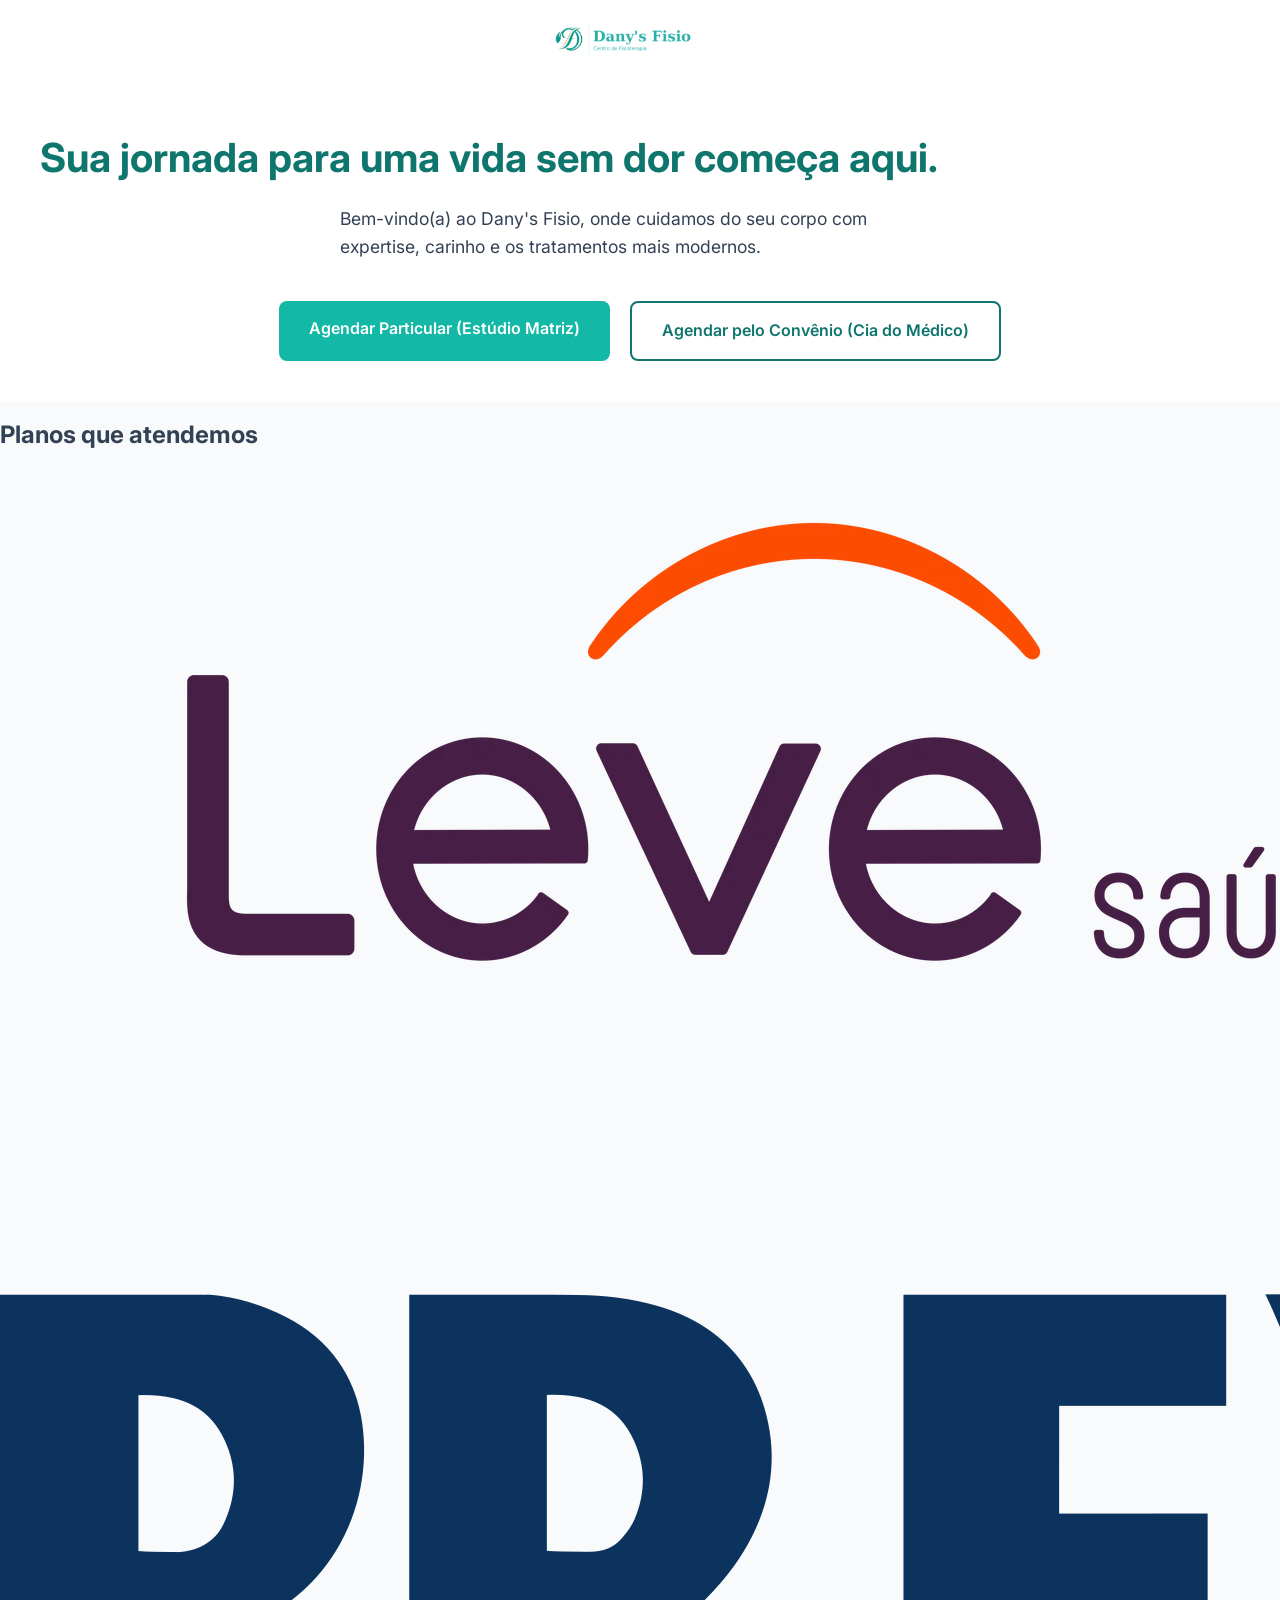
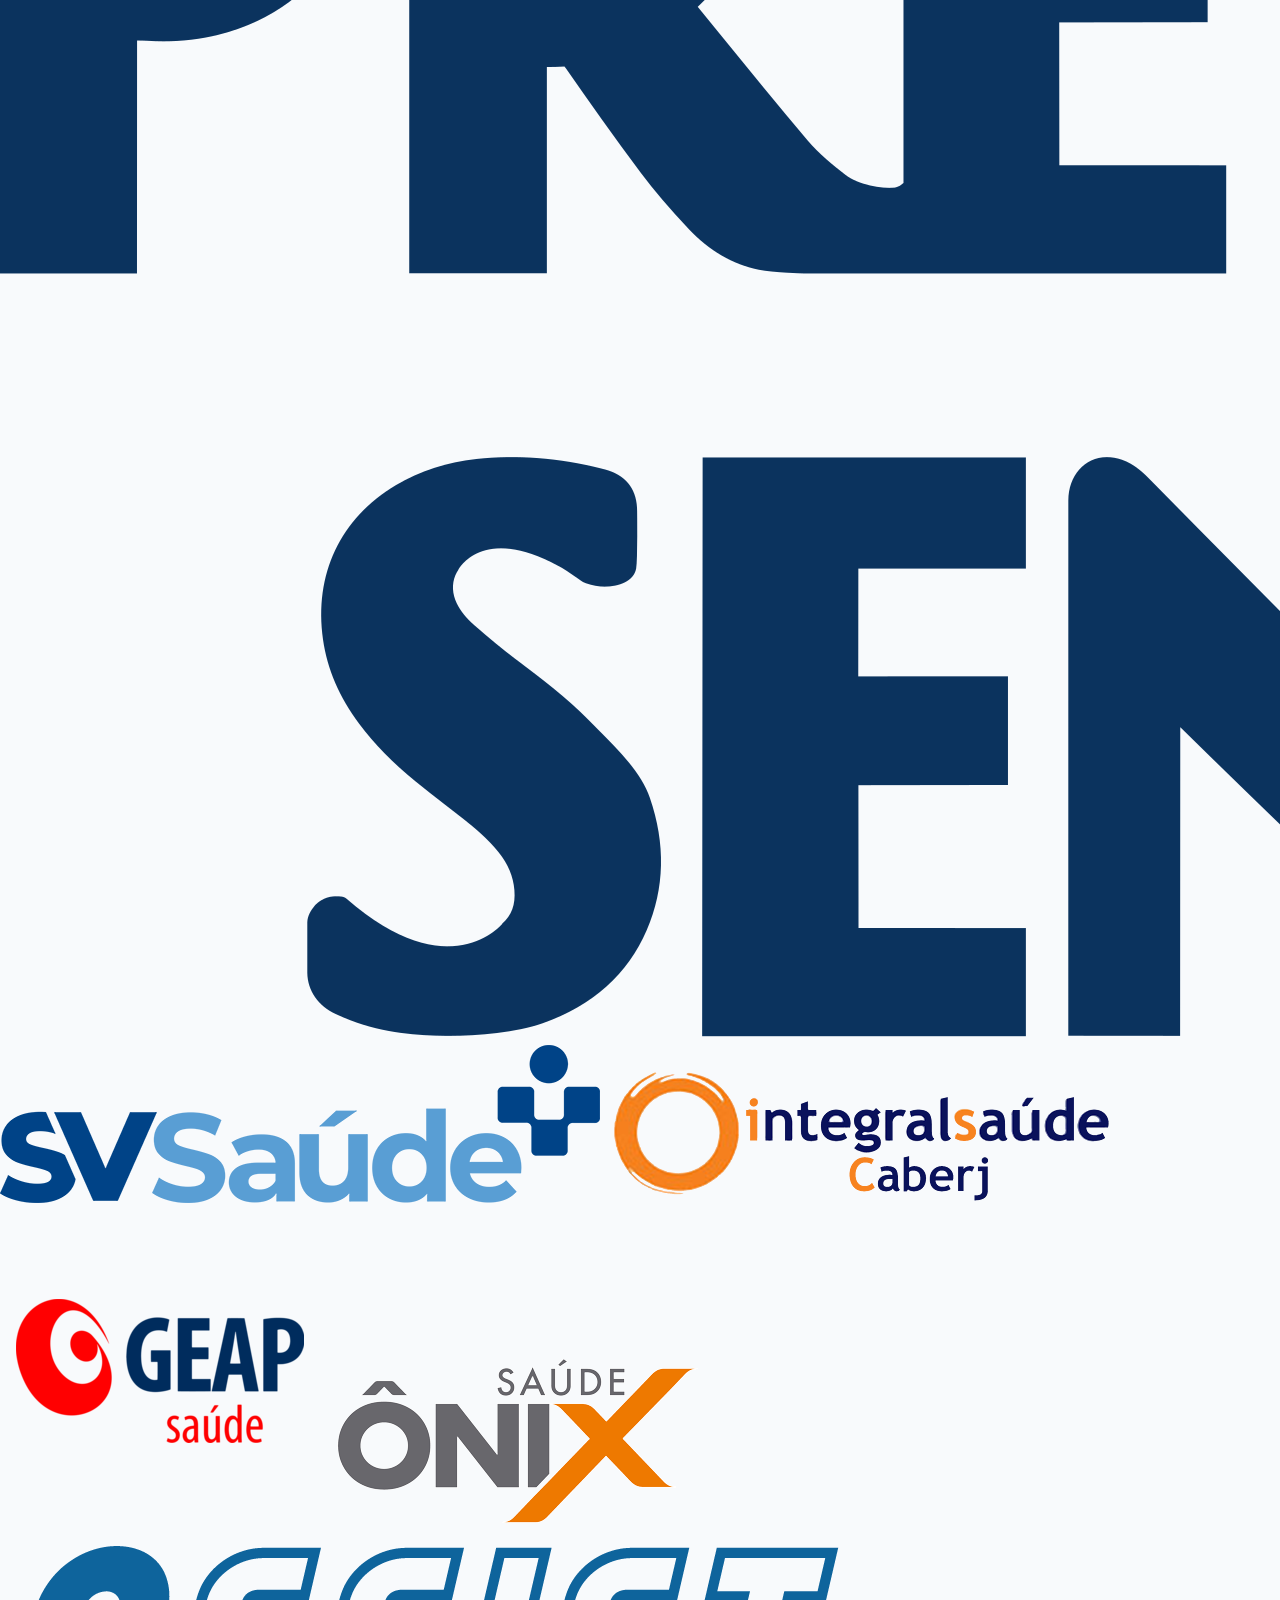
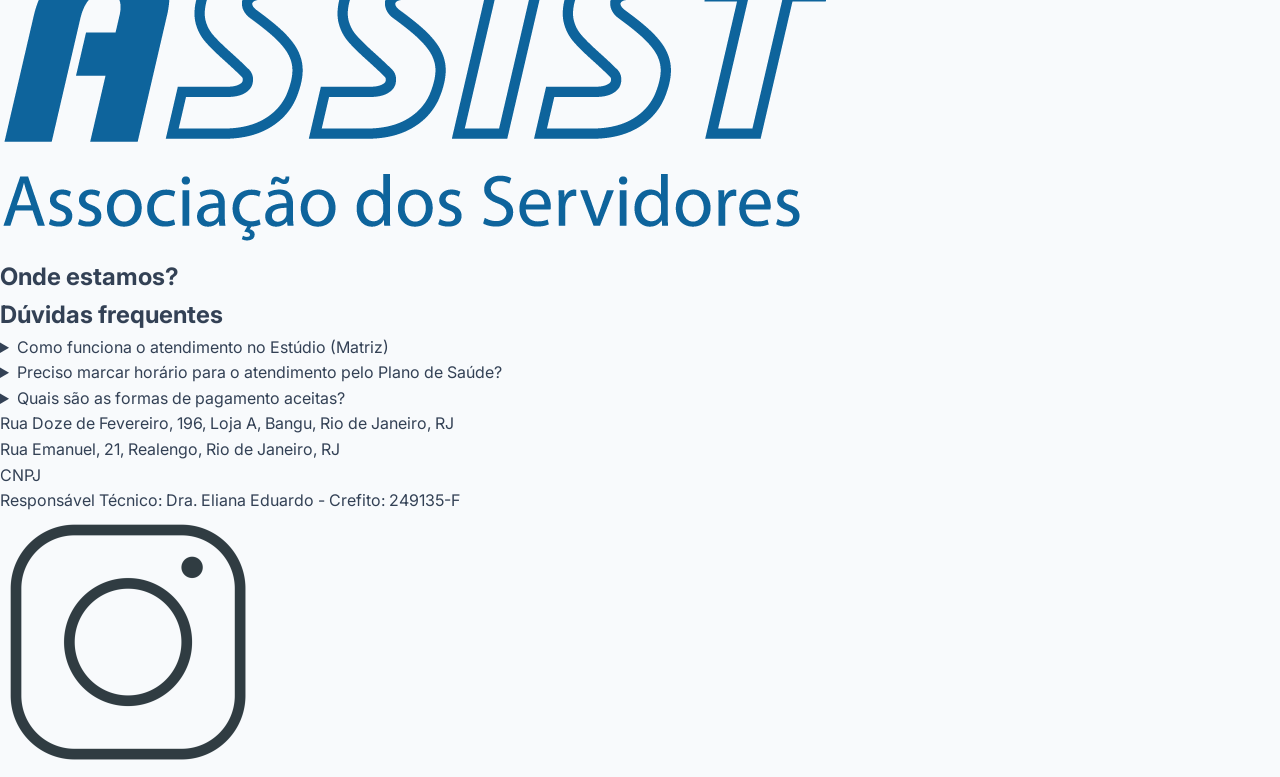
==== index.html @ 07aeb761 "Commit inicial, estrutura e estilização do header e botões" ====
<!DOCTYPE html>
<html lang="pt-br">

<head>
    <meta charset="UTF-8">
    <meta name="viewport" content="width=device-width, initial-scale=1.0">
    <title>Dany's Fisio</title>
    <link rel="stylesheet" href="style/style.css">
    <link rel="icon" type="image/svg+xml" href="img/favicon.png" />
</head>

<body>
    <header>
        <img src="./img/logo-danys.png">

    </header>
    <main>

        <section id="hero-section">
            <div class="hero-content">
                <h1>Sua jornada para uma vida sem dor começa aqui.</h1>
                <p>Bem-vindo(a) ao Dany's Fisio, onde cuidamos do seu corpo com expertise, carinho e os tratamentos mais modernos.</p>
            </div>

            <div class="btns-container">
                <a href="#" class="btn-particular">Agendar Particular (Estúdio Matriz)</a>
                <a href="#" class="btn-convenio">Agendar pelo Convênio (Cia do Médico)</a>

            </div>

        </section>

        <section id="convenios">
            <h2>Planos que atendemos</h2>

            <div class="convenios-container">
                <img src="./img/convenios/leve-saude.webp" alt="logo leve saude">
                <img src="./img/convenios/prevent-senior.png" alt="logo prevent">
                <img src="./img/convenios/sv-saude.png" alt="logo sv saúde">
                <img src="./img/convenios/integral.png" alt="logo integral">
                <img src="./img/convenios/geap-saude.png" alt="logo geap saude">
                <img src="./img/convenios/logo-onix.webp" alt="logo onix">
                <img src="./img/convenios/assist.png" alt="logo assist">
            </div>
        </section>

        <section id="onde-estamos">
            <h2>Onde estamos?</h2>

        </section>

        <section id="duvidas">
            <h2>Dúvidas frequentes</h2>
            <details>
                <summary>Como funciona o atendimento no Estúdio (Matriz)</summary>
                <p>No nosso estúdio matriz, o atendimento é 100% individualizado, com horário marcado, garantindo privacidade e foco total na sua reabilitação.</p>
            </details>

            <details>
                <summary>Preciso marcar horário para o atendimento pelo Plano de Saúde?</summary>
                <p>Na nossa unidade clínica, o atendimento pelo plano de saúde ocorre com sua avaliação feita por hora marcada e os retornos por ordem de chegada, permitindo maior flexibilidade para o seu dia a dia.</p>
            </details>

            <details>
                <summary>Quais são as formas de pagamento aceitas?</summary>
                <p>Para pagamentos particulares, aceitamos dinheiro, PIX, cartão de débito e crédito, nas duas unidades de atendimento.</p>
            </details>


        </section>
    </main>

    <footer>
        <p>Rua Doze de Fevereiro, 196, Loja A, Bangu, Rio de Janeiro, RJ</p>
        <p>Rua Emanuel, 21, Realengo, Rio de Janeiro, RJ</p>
        <p>CNPJ</p>
        <p>Responsável Técnico: Dra. Eliana Eduardo - Crefito: 249135-F</p>
        <a href="https://www.instagram.com/danys_fisio"><img src="./img/instagram.webp"></a>

    </footer>


</body>

</html>
---- style/style.css ----
/* 1. IMPORTANDO UMA FONTE MODERNA DO GOOGLE FONTS */
@import url('https://fonts.googleapis.com/css2?family=Inter:wght@400;600;700&display=swap');

/*variavies */
:root {
    --cor-primaria: #0F766E;
    --cor-destaque: #14B8A6;
    --cor-fundo: #F8FAFC;
    --cor-texto: #334155;
    --cor-branca: #FFFFFF;
}

/* RESET */

* {
    margin: 0;
    padding: 0;
    box-sizing: border-box;
    /* Impede que o layout quebre ao adicionar bordas */
}

/* INICIO */

body {
    font-family: 'Inter', sans-serif;
    background-color: var(--cor-fundo);
    color: var(--cor-texto);
    line-height: 1.6;
}

header {
    background-color: var(--cor-branca);
    padding: 20px;
    text-align: center;
    box-shadow: 0 4px 6px -1px rgba(0, 0, 0, 0.1);
}

header img {
    max-width: 180px;
    /* Evita que a logo fique gigante, limitando o tamanho */
}

#hero-section {
    padding: 2.5rem;
    background-color: var(--cor-branca);
    margin-bottom: 15px;
}

.hero-content h1 {
    font-size: 2.5rem;
    color: var(--cor-primaria);
    margin-bottom: 15px;
}

.hero-content p {
    font-size: 1.1rem;
    max-width: 600px;
    margin: 0 auto 40px auto;

}

/*botões */
.btns-container {
    display: flex;
    justify-content: center;
    gap: 20px;
    flex-wrap: wrap;
}

.btn-particular,
.btn-convenio {
    padding: 15px 30px;
    border-radius: 8px;
    text-decoration: none;
    font-weight: 600;
    font-size: 1rem;
    transition: all 0.3s ease;

}

.btn-particular {
    background-color: var(--cor-destaque);
    color: var(--cor-branca);
}

.btn-particular:hover {
    background-color: #0d9486;
    transform: translateY(-2px);
}

.btn-convenio {
    background-color: transparent;
    color: var(--cor-primaria);
    border: 2px solid var(--cor-primaria);
}

.btn-convenio:hover {
    background-color: var(--cor-primaria);
    color: var(--cor-branca);
}
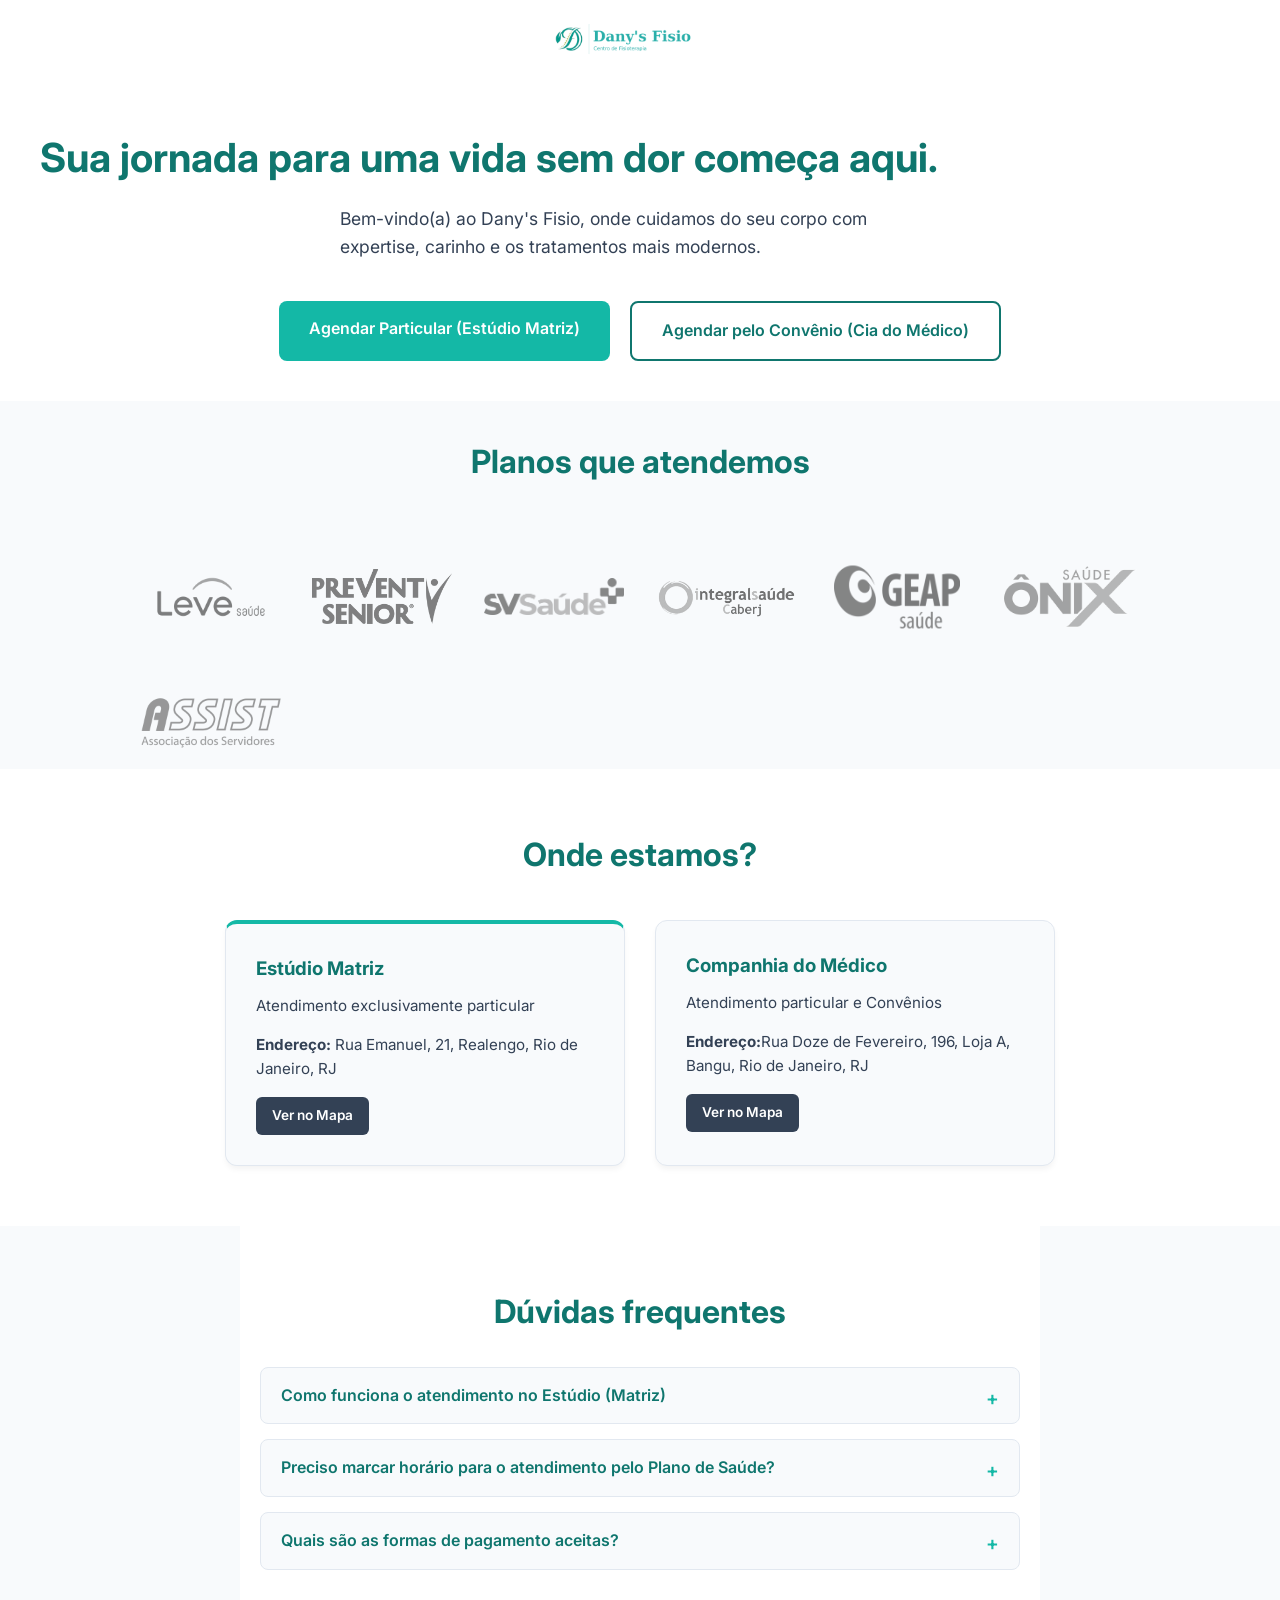
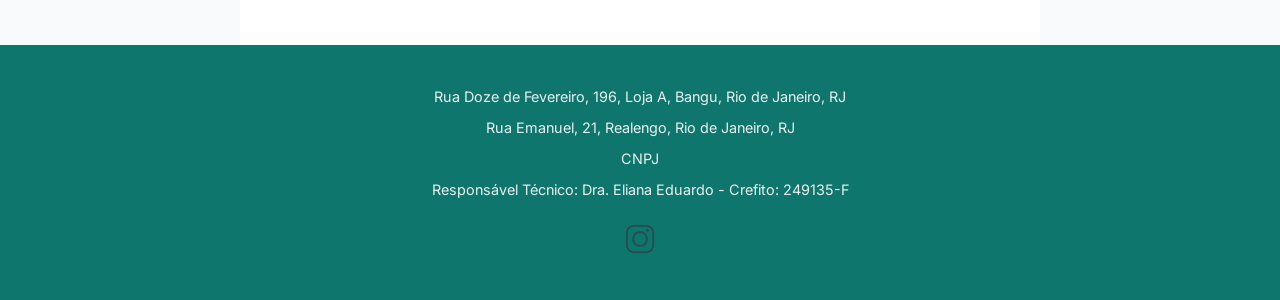
==== commit 1ab7c97a: "finalizando estilização das seções, aplicado CSS grid e otimização das imagens" ====
--- a/index.html
+++ b/index.html
@@ -23,8 +23,8 @@
             </div>
 
             <div class="btns-container">
-                <a href="#" class="btn-particular">Agendar Particular (Estúdio Matriz)</a>
-                <a href="#" class="btn-convenio">Agendar pelo Convênio (Cia do Médico)</a>
+                <a href="#" target="_blank" rel="noopener noreferrer" class="btn-particular">Agendar Particular (Estúdio Matriz)</a>
+                <a href="#" target="_blank" rel="noopener noreferrer" class="btn-convenio">Agendar pelo Convênio (Cia do Médico)</a>
 
             </div>
 
@@ -46,6 +46,22 @@
 
         <section id="onde-estamos">
             <h2>Onde estamos?</h2>
+
+            <div class="unidades-container">
+                <div class="unidade-card destaque-card">
+                    <h3>Estúdio Matriz</h3>
+                    <p>Atendimento exclusivamente particular</p>
+                    <p><strong>Endereço:</strong> Rua Emanuel, 21, Realengo, Rio de Janeiro, RJ</p>
+                    <a href="#" class="btn-mapa">Ver no Mapa</a>
+                </div>
+
+                <div class="unidade-card">
+                    <h3>Companhia do Médico</h3>
+                    <p>Atendimento particular e Convênios</p>
+                    <p><strong>Endereço:</strong>Rua Doze de Fevereiro, 196, Loja A, Bangu, Rio de Janeiro, RJ</p>
+                    <a href="#" class="btn-mapa">Ver no Mapa</a>
+                </div>
+            </div>
 
         </section>
 
@@ -75,7 +91,7 @@
         <p>Rua Emanuel, 21, Realengo, Rio de Janeiro, RJ</p>
         <p>CNPJ</p>
         <p>Responsável Técnico: Dra. Eliana Eduardo - Crefito: 249135-F</p>
-        <a href="https://www.instagram.com/danys_fisio"><img src="./img/instagram.webp"></a>
+        <a href="https://www.instagram.com/danys_fisio" target="_blank" rel="noopener noreferrer" ><img src="./img/instagram.webp"></a>
 
     </footer>
 
--- a/style/style.css
+++ b/style/style.css
@@ -97,4 +97,186 @@
 .btn-convenio:hover {
     background-color: var(--cor-primaria);
     color: var(--cor-branca);
+}
+
+/* Convenios */
+
+#convenios {
+    padding: 20px;
+    background-color: var(--cor-fundo);
+    text-align: center;
+}
+
+#convenios h2 {
+    color: var(--cor-primaria);
+    margin-bottom: 40px;
+    font-size: 2rem;
+}
+
+.convenios-container {
+    display: grid;
+    grid-template-columns: repeat(auto-fit, minmax(120px, 1fr));
+    gap: 30px;
+    align-items: center;
+    max-width: 1000px;
+    margin: 0 auto;
+}
+
+.convenios-container img {
+    width: 100%;
+    max-width: 140px;
+    margin: auto;
+    filter: grayscale(100%) opacity(60%);
+    transition: all 0.3s ease;
+    cursor: pointer;
+}
+
+.convenios-container img:hover {
+    filter: grayscale(0%) opacity(100%);
+    transform: scale(1.05);
+}
+
+/* DUVIDAS */
+
+#duvidas {
+    padding: 60px 20px;
+    background-color: var(--cor-branca);
+    max-width: 800px;
+    margin: 0 auto;
+}
+
+#duvidas h2 {
+    text-align: center;
+    color: var(--cor-primaria);
+    margin-bottom: 30px;
+    font-size: 2rem;
+}
+
+details {
+    background-color: var(--cor-fundo);
+    border-radius: 8px;
+    margin-bottom: 15px;
+    padding: 15px 20px;
+    border: 1px solid #e2e8f0;
+}
+
+summary {
+    font-weight: 600;
+    color: var(--cor-primaria);
+    cursor: pointer;
+    list-style: none;
+    position: relative;
+    padding-right: 20px;
+    /* Espaço para a seta */
+}
+
+summary::-webkit-details-marker {
+    display: none;
+}
+
+summary::after {
+    content: "+";
+    position: absolute;
+    right: 0;
+    font-size: 1.2rem;
+    color: var(--cor-destaque);
+}
+
+details[open] summary::after {
+    content: "-";
+}
+
+details p {
+    margin-top: 15px;
+    color: #475569;
+    font-size: 0.95rem;
+}
+
+/* ONDE ESTAMOS */
+#onde-estamos {
+    padding: 60px 20px;
+    background-color: var(--cor-branca);
+    text-align: center;
+
+}
+
+#onde-estamos h2 {
+    color: var(--cor-primaria);
+    margin-bottom: 40px;
+    font-size: 2rem;
+}
+
+.unidades-container {
+    display: flex;
+    gap: 30px;
+    justify-content: center;
+    flex-wrap: wrap;
+    max-width: 900px;
+    margin: 0 auto;
+}
+
+.unidade-card {
+    background-color: var(--cor-fundo);
+    border-radius: 12px;
+    padding: 30px;
+    width: 100%;
+    max-width: 400px;
+    box-shadow: 0 4px 6px -1px rgba(0, 0, 0, 0.05);
+    text-align: left;
+    border: 1px solid #e2e8f0;
+}
+
+/* DESTAQUE PARA BOTÃO UNIDADE */
+.destaque-card {
+    border-top: 4px solid var(--cor-destaque);
+}
+
+.unidade-card h3 {
+    color: var(--cor-primaria);
+    margin-bottom: 10px;
+}
+
+.unidade-card p {
+    font-size: 0.95rem;
+    margin-bottom: 15px;
+}
+
+/* BOTÃO MAPA */
+.btn-mapa {
+    display: inline-block;
+    padding: 8px 16px;
+    background-color: var(--cor-texto);
+    color: var(--cor-branca);
+    text-decoration: none;
+    border-radius: 6px;
+    font-size: 0.85rem;
+    font-weight: 600;
+    transition: background 0.3s
+}
+
+.btn-mapa:hover {
+    background-color: var(--cor-primaria);
+}
+
+/* FOOTER */
+footer {
+    background-color: var(--cor-primaria);
+    color: var(--cor-branca);
+    text-align: center;
+    padding: 40px 20px;
+    font-size: 0.9rem
+}
+footer p {
+    margin-bottom: 8px;
+    opacity: 0.9;
+}
+
+footer img {
+    width: 30px;
+    margin-top: 15px;
+    transition: transform 0.3s ease;
+}
+
+footer img:hover {
+    transform: scale(1.1);
 }
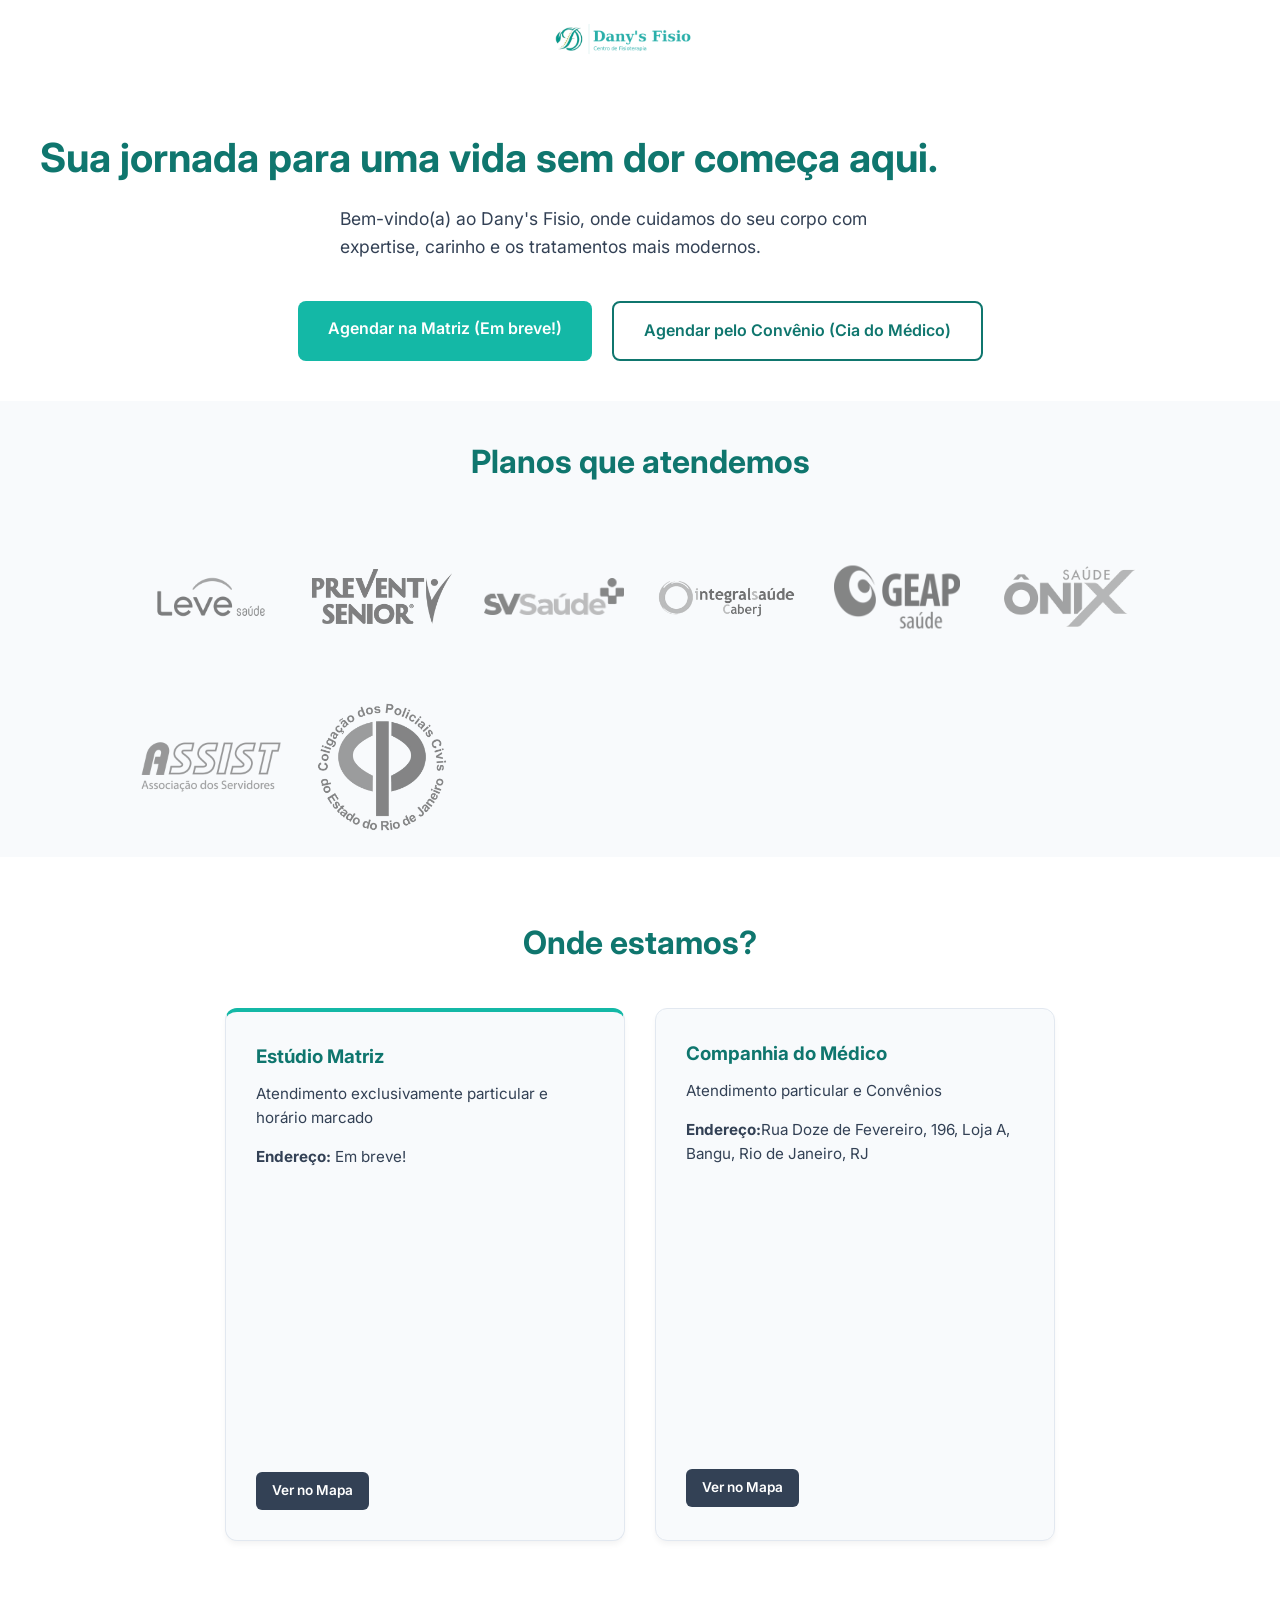
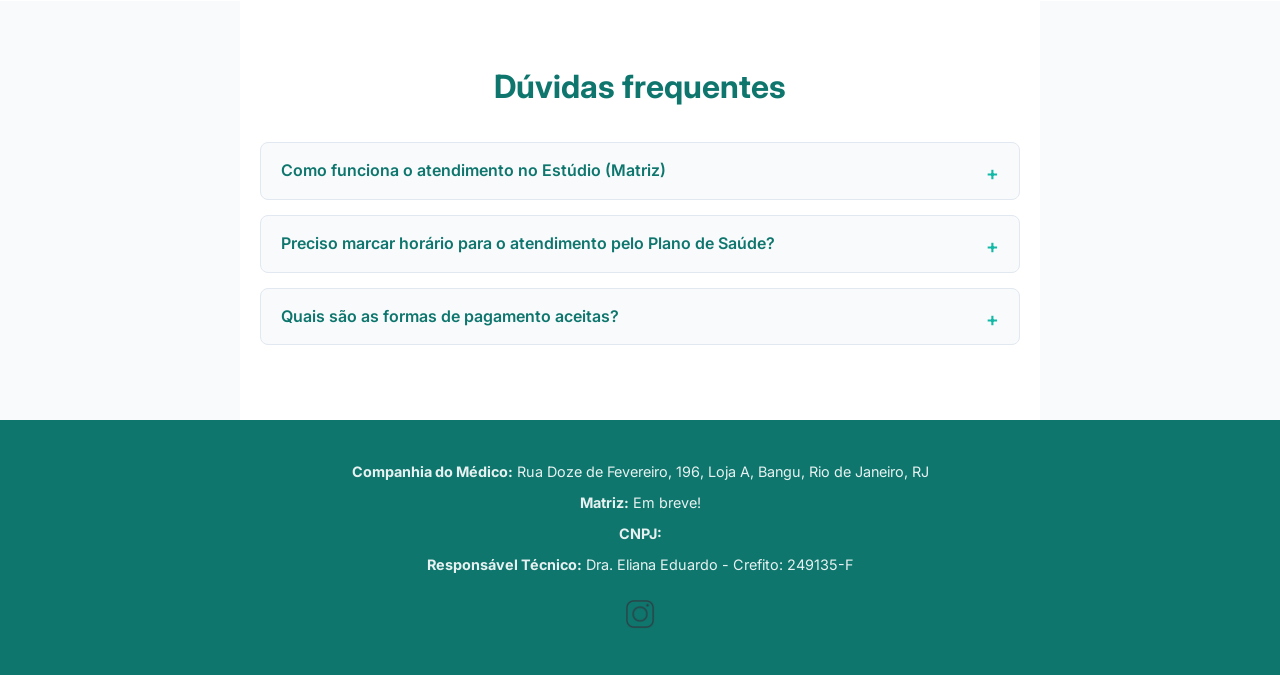
==== commit 2c10cddd: "Adicionado Favicon, maps e links para contato, seguido de estilização e formatação" ====
--- a/index.html
+++ b/index.html
@@ -6,7 +6,7 @@
     <meta name="viewport" content="width=device-width, initial-scale=1.0">
     <title>Dany's Fisio</title>
     <link rel="stylesheet" href="style/style.css">
-    <link rel="icon" type="image/svg+xml" href="img/favicon.png" />
+    <link rel="icon" type="image/svg+xml" href="favicon-danys-fisio.png" />
 </head>
 
 <body>
@@ -19,12 +19,16 @@
         <section id="hero-section">
             <div class="hero-content">
                 <h1>Sua jornada para uma vida sem dor começa aqui.</h1>
-                <p>Bem-vindo(a) ao Dany's Fisio, onde cuidamos do seu corpo com expertise, carinho e os tratamentos mais modernos.</p>
+                <p>Bem-vindo(a) ao Dany's Fisio, onde cuidamos do seu corpo com expertise, carinho e os tratamentos mais
+                    modernos.</p>
             </div>
 
             <div class="btns-container">
-                <a href="#" target="_blank" rel="noopener noreferrer" class="btn-particular">Agendar Particular (Estúdio Matriz)</a>
-                <a href="#" target="_blank" rel="noopener noreferrer" class="btn-convenio">Agendar pelo Convênio (Cia do Médico)</a>
+                <a href="#" target="_blank" rel="noopener noreferrer" class="btn-particular">Agendar na Matriz (Em
+                    breve!)</a>
+                <a href="https://wa.me/+5521965126840?text=Ol%C3%A1!%20Gostaria%20de%20informa%C3%A7%C3%B5es%20sobre%20agendamento%20na%20unidade%20Cia%20do%20M%C3%A9dico!"
+                    target="_blank" rel="noopener noreferrer" class="btn-convenio">Agendar pelo Convênio (Cia do
+                    Médico)</a>
 
             </div>
 
@@ -41,6 +45,7 @@
                 <img src="./img/convenios/geap-saude.png" alt="logo geap saude">
                 <img src="./img/convenios/logo-onix.webp" alt="logo onix">
                 <img src="./img/convenios/assist.png" alt="logo assist">
+                <img src="./img/convenios/colpol.png" alt="logo colpol">
             </div>
         </section>
 
@@ -50,16 +55,27 @@
             <div class="unidades-container">
                 <div class="unidade-card destaque-card">
                     <h3>Estúdio Matriz</h3>
-                    <p>Atendimento exclusivamente particular</p>
-                    <p><strong>Endereço:</strong> Rua Emanuel, 21, Realengo, Rio de Janeiro, RJ</p>
-                    <a href="#" class="btn-mapa">Ver no Mapa</a>
+                    <p>Atendimento exclusivamente particular e horário marcado</p>
+                    <p><strong>Endereço:</strong> Em breve!</p>
+                    <iframe
+                        src="https://www.google.com/maps/embed?pb=!1m18!1m12!1m3!1d58815.209230610235!2d-43.43797904999997!3d-22.878284049999998!2m3!1f0!2f0!3f0!3m2!1i1024!2i768!4f13.1!3m3!1m2!1s0x9961d6352b312f%3A0xdbcc937520fa83fc!2sRealengo%2C%20Rio%20de%20Janeiro%20-%20RJ!5e0!3m2!1spt-BR!2sbr!4v1781451944602!5m2!1spt-BR!2sbr"
+                        loading="lazy" referrerpolicy="no-referrer-when-downgrade"></iframe>
+
+
+                    <a href="https://maps.app.goo.gl/SbPoBujfpHyZrj6f6" target="_blank" rel="noopener noreferrer"
+                        class="btn-mapa">Ver no Mapa</a>
                 </div>
 
                 <div class="unidade-card">
                     <h3>Companhia do Médico</h3>
                     <p>Atendimento particular e Convênios</p>
                     <p><strong>Endereço:</strong>Rua Doze de Fevereiro, 196, Loja A, Bangu, Rio de Janeiro, RJ</p>
-                    <a href="#" class="btn-mapa">Ver no Mapa</a>
+                    <iframe
+                        src="https://www.google.com/maps/embed?pb=!1m18!1m12!1m3!1d3675.977488352503!2d-43.465143924690544!3d-22.877289979275773!2m3!1f0!2f0!3f0!3m2!1i1024!2i768!4f13.1!3m3!1m2!1s0x9bdf9285124fd7%3A0x422f7a85e8ec6eaa!2sCia%20do%20M%C3%A9dico%20-%20Bangu!5e0!3m2!1spt-BR!2sbr!4v1781451605803!5m2!1spt-BR!2sbr"
+                        loading="lazy" referrerpolicy="no-referrer-when-downgrade"></iframe>
+
+                    <a href="https://maps.app.goo.gl/ca5zn2rhVJuXLrEH6" target="_blank" rel="noopener noreferrer"
+                        class="btn-mapa">Ver no Mapa</a>
                 </div>
             </div>
 
@@ -69,17 +85,20 @@
             <h2>Dúvidas frequentes</h2>
             <details>
                 <summary>Como funciona o atendimento no Estúdio (Matriz)</summary>
-                <p>No nosso estúdio matriz, o atendimento é 100% individualizado, com horário marcado, garantindo privacidade e foco total na sua reabilitação.</p>
+                <p>No nosso estúdio matriz, o atendimento é 100% individualizado, com horário marcado, garantindo
+                    privacidade e foco total na sua reabilitação.</p>
             </details>
 
             <details>
                 <summary>Preciso marcar horário para o atendimento pelo Plano de Saúde?</summary>
-                <p>Na nossa unidade clínica, o atendimento pelo plano de saúde ocorre com sua avaliação feita por hora marcada e os retornos por ordem de chegada, permitindo maior flexibilidade para o seu dia a dia.</p>
+                <p>Na nossa unidade clínica, o atendimento pelo plano de saúde ocorre com sua avaliação feita por hora
+                    marcada e os retornos por ordem de chegada, permitindo maior flexibilidade para o seu dia a dia.</p>
             </details>
 
             <details>
                 <summary>Quais são as formas de pagamento aceitas?</summary>
-                <p>Para pagamentos particulares, aceitamos dinheiro, PIX, cartão de débito e crédito, nas duas unidades de atendimento.</p>
+                <p>Para pagamentos particulares, aceitamos dinheiro, PIX, cartão de débito e crédito, nas duas unidades
+                    de atendimento.</p>
             </details>
 
 
@@ -87,11 +106,12 @@
     </main>
 
     <footer>
-        <p>Rua Doze de Fevereiro, 196, Loja A, Bangu, Rio de Janeiro, RJ</p>
-        <p>Rua Emanuel, 21, Realengo, Rio de Janeiro, RJ</p>
-        <p>CNPJ</p>
-        <p>Responsável Técnico: Dra. Eliana Eduardo - Crefito: 249135-F</p>
-        <a href="https://www.instagram.com/danys_fisio" target="_blank" rel="noopener noreferrer" ><img src="./img/instagram.webp"></a>
+        <p><strong>Companhia do Médico:</strong> Rua Doze de Fevereiro, 196, Loja A, Bangu, Rio de Janeiro, RJ</p>
+        <p><strong>Matriz:</strong> Em breve!</p>
+        <p><strong>CNPJ:</strong></p>
+        <p><strong>Responsável Técnico:</strong> Dra. Eliana Eduardo - Crefito: 249135-F</p>
+        <a href="https://www.instagram.com/danys_fisio" target="_blank" rel="noopener noreferrer"><img
+                src="./img/instagram.webp"></a>
 
     </footer>
 
--- a/style/style.css
+++ b/style/style.css
@@ -215,6 +215,15 @@
     margin: 0 auto;
 }
 
+.unidade-card iframe {
+    width: 100%;
+    height: 250px;
+    border: none;
+    border-radius: 8px;
+    margin-top: 15px;
+    margin-bottom: 15px;
+}
+
 .unidade-card {
     background-color: var(--cor-fundo);
     border-radius: 12px;
@@ -266,6 +275,7 @@
     padding: 40px 20px;
     font-size: 0.9rem
 }
+
 footer p {
     margin-bottom: 8px;
     opacity: 0.9;
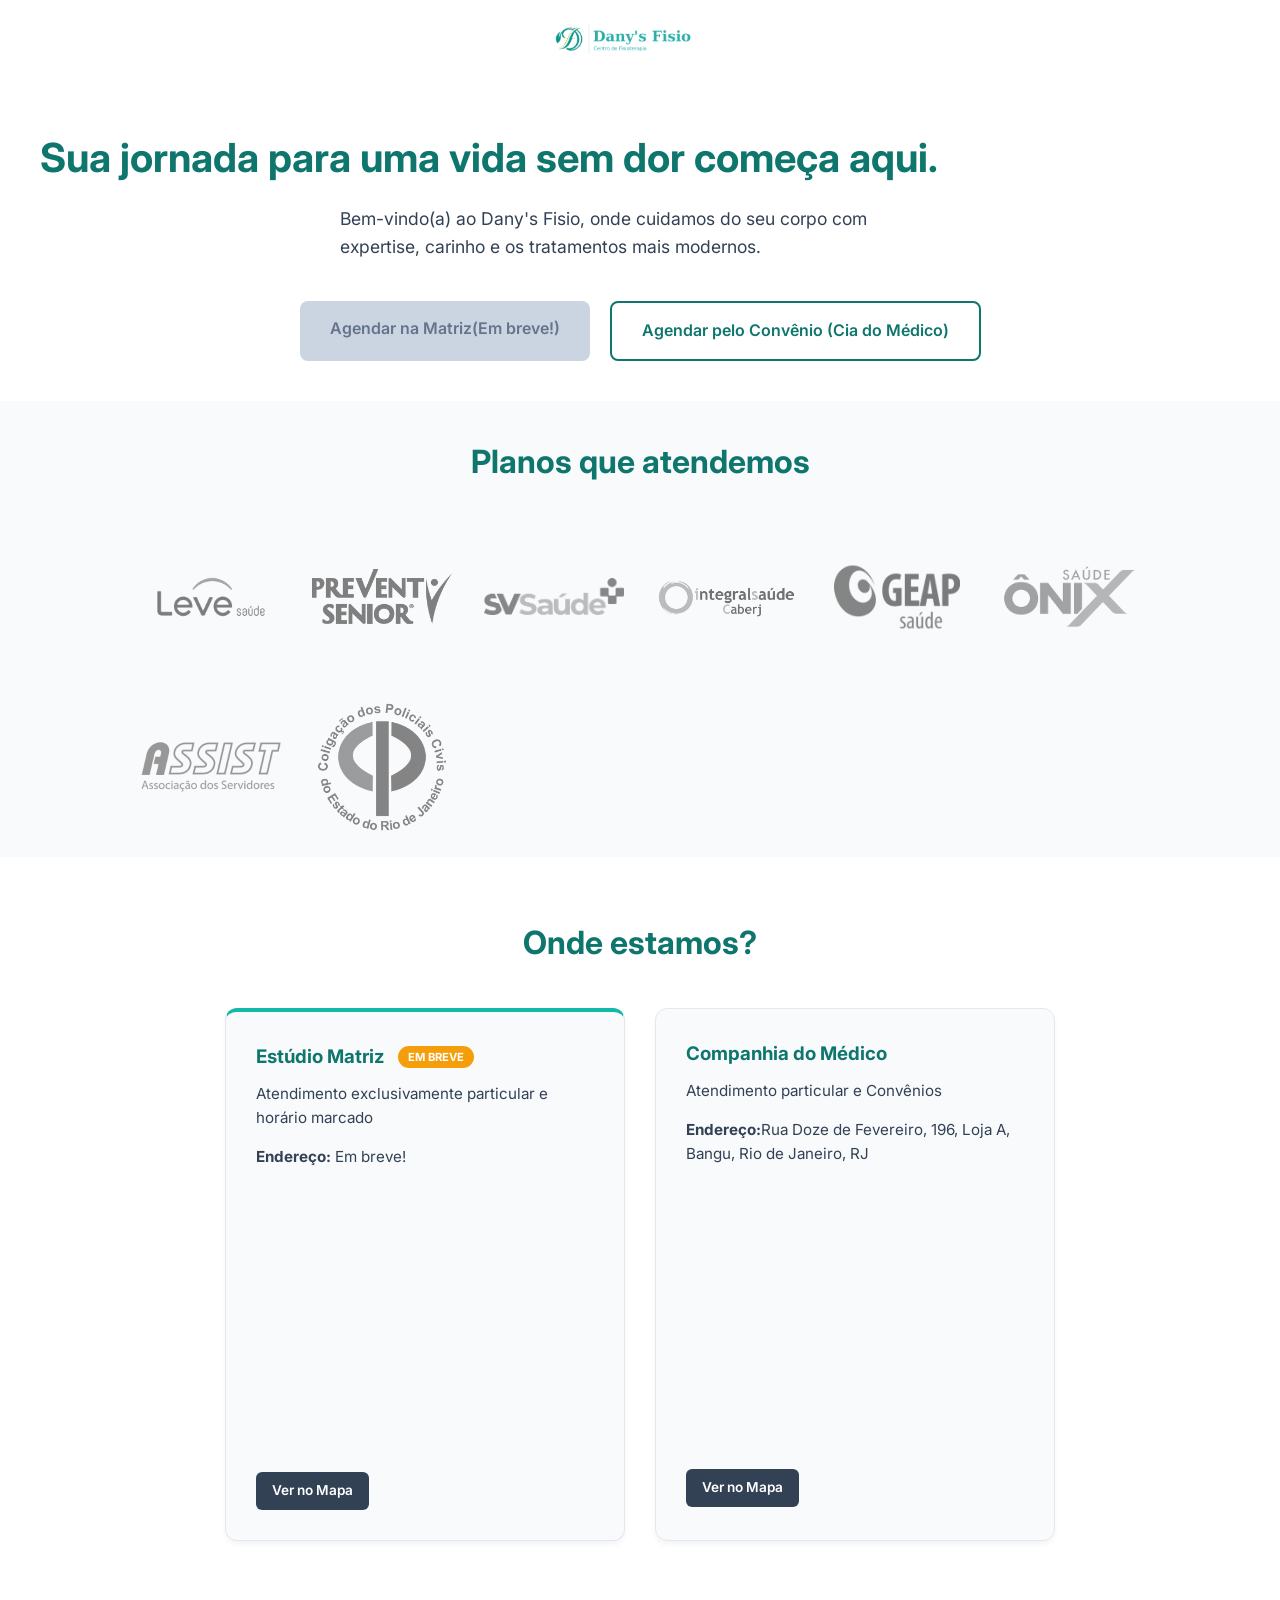
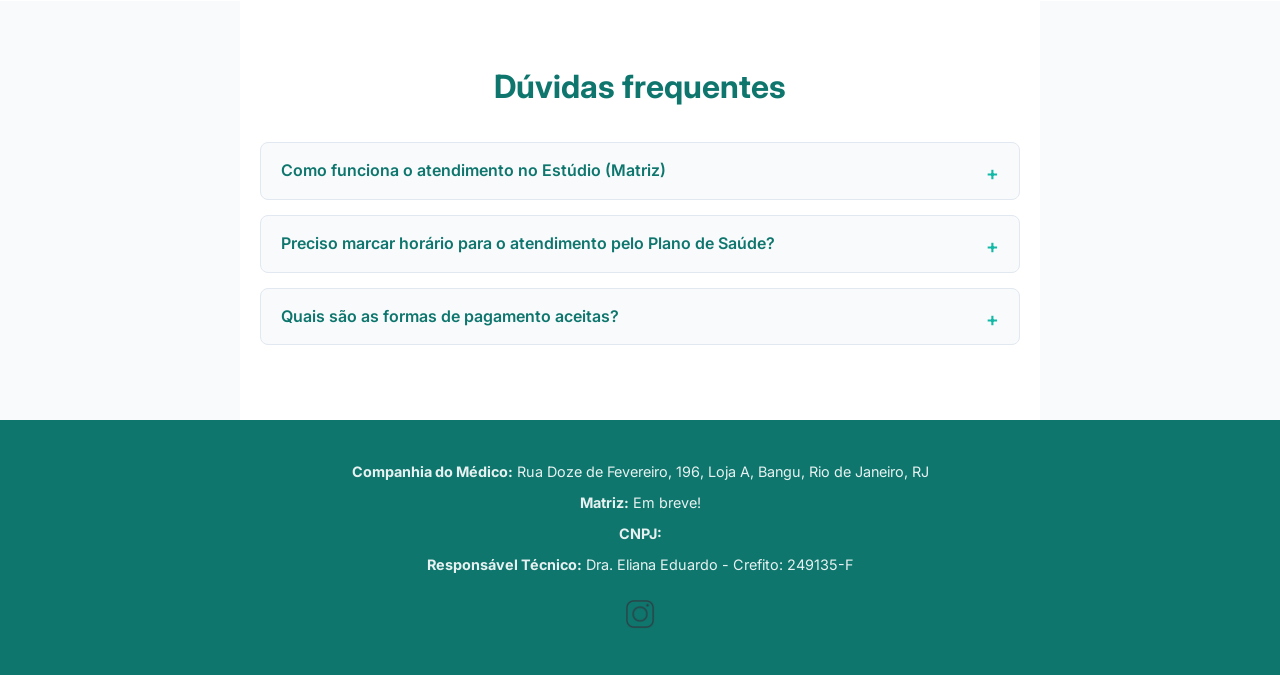
==== commit 4448d0c5: "Desativado botão da matriz, realizad media query para responsiveidade e conclusão de estilização CSS" ====
--- a/index.html
+++ b/index.html
@@ -4,9 +4,16 @@
 <head>
     <meta charset="UTF-8">
     <meta name="viewport" content="width=device-width, initial-scale=1.0">
-    <title>Dany's Fisio</title>
+    <title>Dany's Fisio | Fisioterapia Particular e Convênios no RJ</title>
     <link rel="stylesheet" href="style/style.css">
     <link rel="icon" type="image/svg+xml" href="favicon-danys-fisio.png" />
+
+    <meta name="description"
+        content="Especialistas em reabilitação traumato-ortopédica. Atendimento individualizado no Estúdio em Realengo e ampla cobertura de planos de saúde na Clínica em Bangu.">
+
+    <meta property="og:title" content="Dany's Fisio | Agende sua Avaliação">
+    <meta property="og:description" content="Recupere seu movimento com nossa equipe especializada.">
+    <meta property="og:image" content="https://seusite.com.br/img/logo-danys.png">
 </head>
 
 <body>
@@ -24,9 +31,9 @@
             </div>
 
             <div class="btns-container">
-                <a href="#" target="_blank" rel="noopener noreferrer" class="btn-particular">Agendar na Matriz (Em
-                    breve!)</a>
-                <a href="https://wa.me/+5521965126840?text=Ol%C3%A1!%20Gostaria%20de%20informa%C3%A7%C3%B5es%20sobre%20agendamento%20na%20unidade%20Cia%20do%20M%C3%A9dico!"
+                <a href="#" target="_blank" rel="noopener noreferrer" class="btn-particular btn-desativado">Agendar na Matriz(Em
+                breve!)</a>
+                <a href="https://wa.me/5521965126840?text=Olá!%20Estava%20no%20site%20e%20gostaria%20de%20informações%20sobre%20atendimento%20pelo%20PLANO%20DE%20SAÚDE."
                     target="_blank" rel="noopener noreferrer" class="btn-convenio">Agendar pelo Convênio (Cia do
                     Médico)</a>
 
@@ -54,7 +61,7 @@
 
             <div class="unidades-container">
                 <div class="unidade-card destaque-card">
-                    <h3>Estúdio Matriz</h3>
+                    <h3>Estúdio Matriz <span class="badge-em-breve">Em breve</span></h3>
                     <p>Atendimento exclusivamente particular e horário marcado</p>
                     <p><strong>Endereço:</strong> Em breve!</p>
                     <iframe
--- a/style/style.css
+++ b/style/style.css
@@ -289,4 +289,37 @@
 
 footer img:hover {
     transform: scale(1.1);
+}
+
+/* EM BREVE - BOTÕES DESATIVADOS */
+.badge-em-breve {
+    background-color: #F59E0B;
+    color: var(--cor-branca);
+    font-size: 0.7rem;
+    font-weight: 700;
+    text-transform: uppercase;
+    padding: 4px 10px;
+    border-radius: 12px;
+    margin-left: 10px;
+    vertical-align: middle;
+}
+.btn-desativado {
+    background-color: #CBD5E1 !important;
+    color: #64748B !important;
+    cursor: not-allowed;
+    pointer-events: none;
+    box-shadow: none;
+    transform: none !important;
+
+}
+
+/* RESPONSIVIDADE */
+
+@media (max-width: 768px) {
+    .hero-content h1 {
+        font-size: 2rem;
+    }
+    .btns-container {
+        flex-direction: column;
+    }
 }
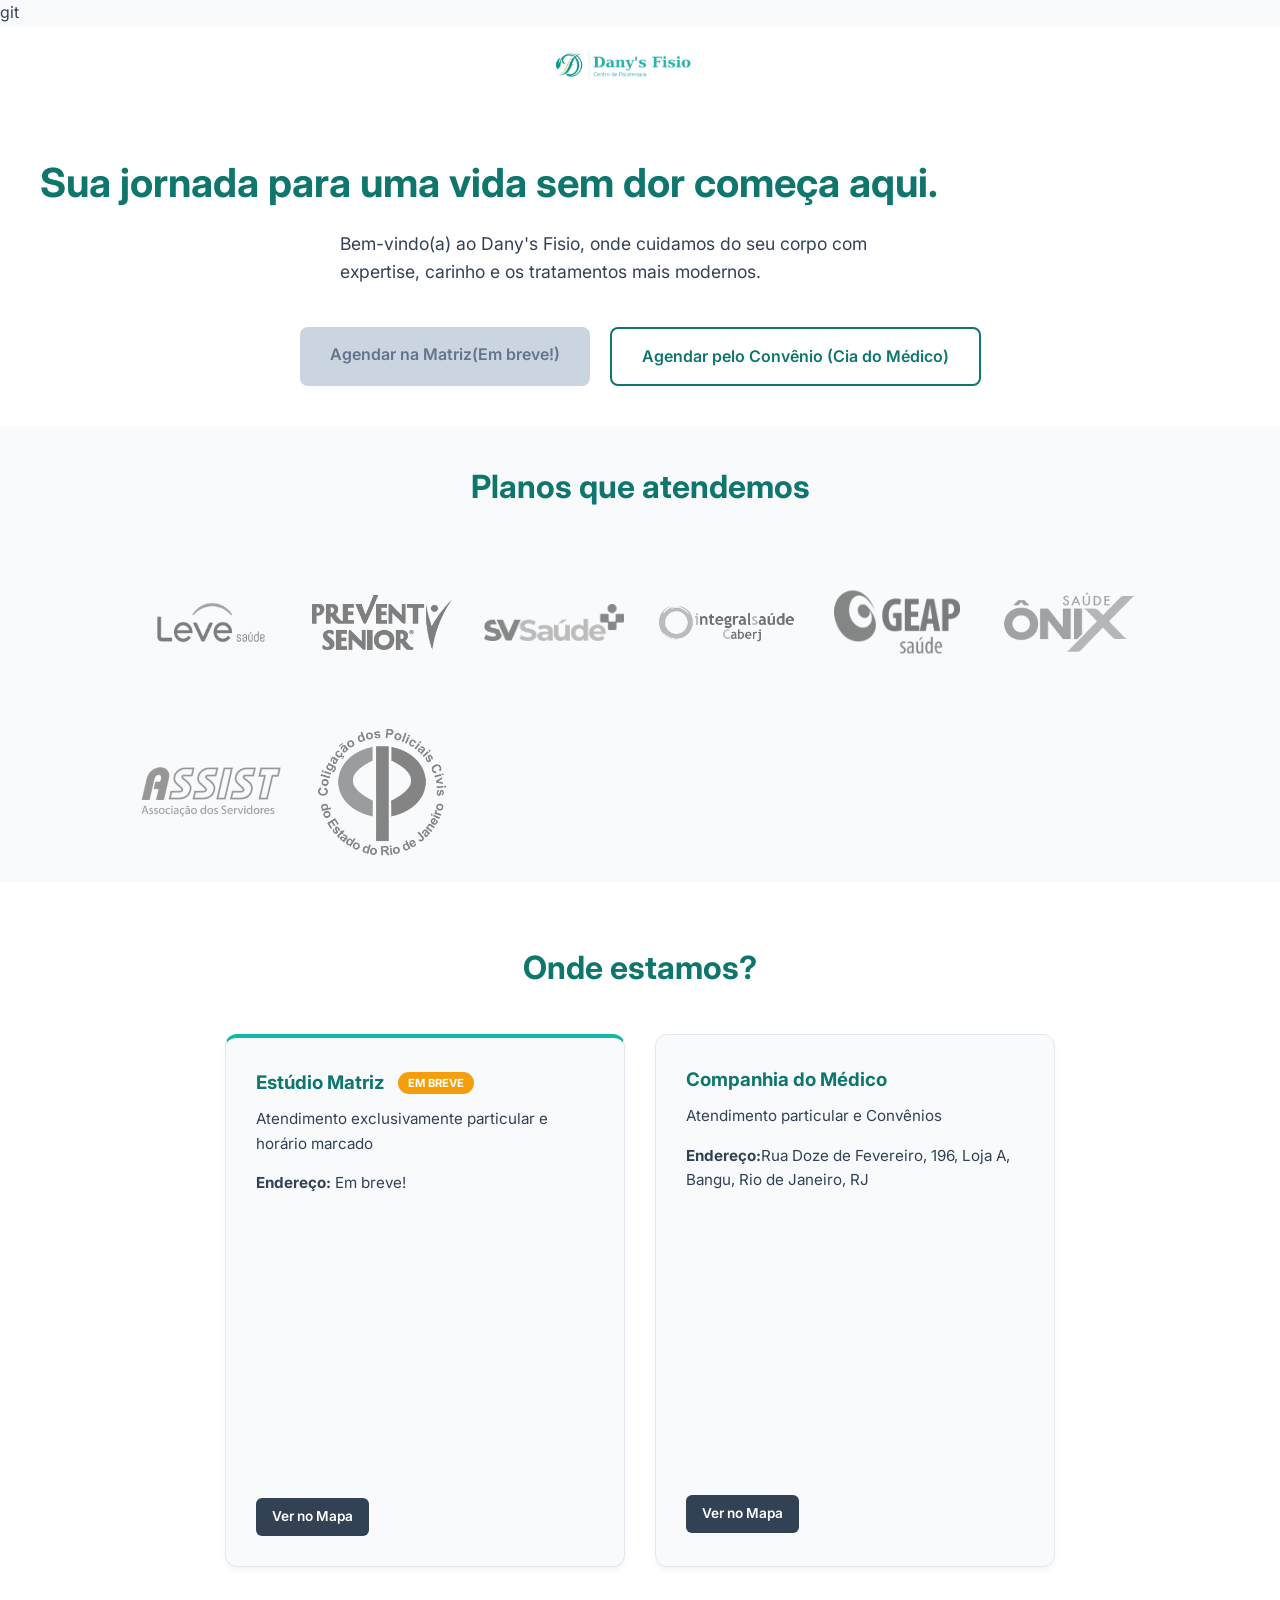
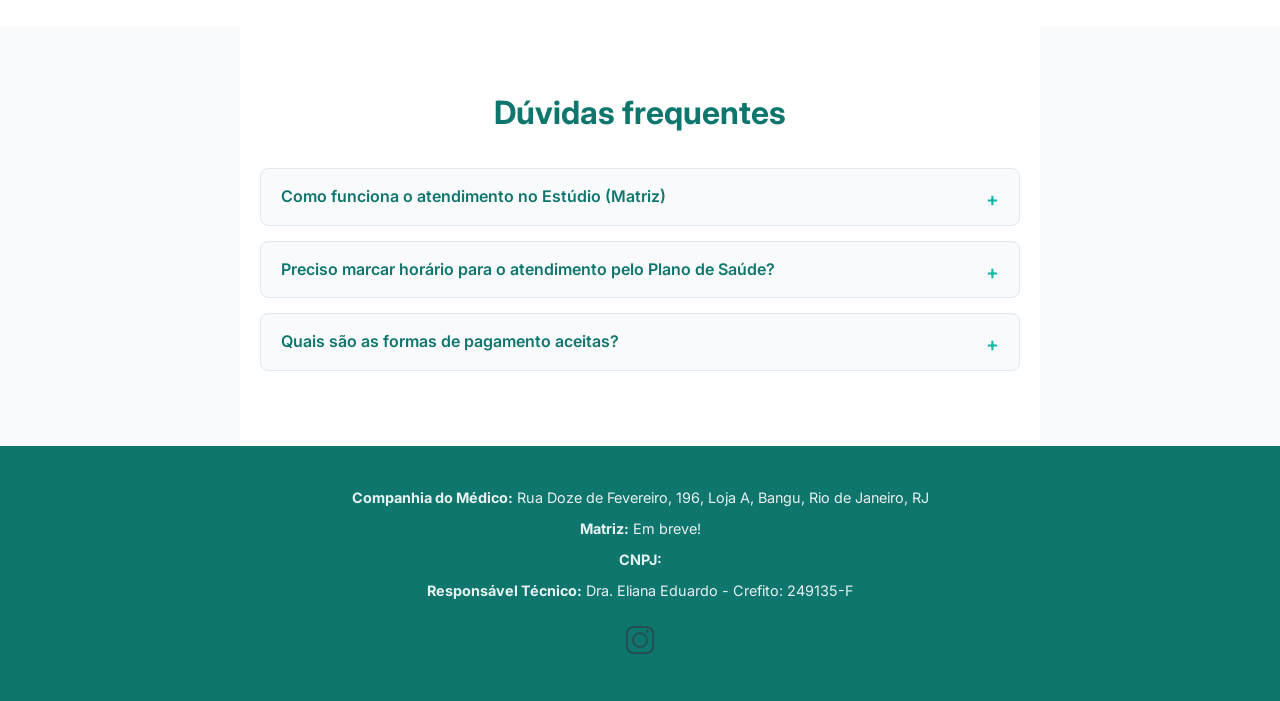
==== commit bce0ab8a: "Verificação" ====
--- a/index.html
+++ b/index.html
@@ -14,9 +14,26 @@
     <meta property="og:title" content="Dany's Fisio | Agende sua Avaliação">
     <meta property="og:description" content="Recupere seu movimento com nossa equipe especializada.">
     <meta property="og:image" content="https://seusite.com.br/img/logo-danys.png">
+
+    <!-- Google Tag Manager -->
+    <script>(function(w,d,s,l,i){w[l]=w[l]||[];w[l].push({'gtm.start':
+    new Date().getTime(),event:'gtm.js'});var f=d.getElementsByTagName(s)[0],
+    j=d.createElement(s),dl=l!='dataLayer'?'&l='+l:'';j.async=true;j.src=
+    'https://www.googletagmanager.com/gtm.js?id='+i+dl;f.parentNode.insertBefore(j,f);
+    })(window,document,'script','dataLayer','GTM-NQ3Z3BPT');</script>
+    <!-- End Google Tag Manager -->
+
+
 </head>
 
 <body>
+
+    <!-- Google Tag Manager (noscript) -->
+    <noscript><iframe src="https://www.googletagmanager.com/ns.html?id=GTM-NQ3Z3BPT"
+    height="0" width="0" style="display:none;visibility:hidden"></iframe></noscript>
+    <!-- End Google Tag Manager (noscript) -->
+     git
+
     <header>
         <img src="./img/logo-danys.png">
 
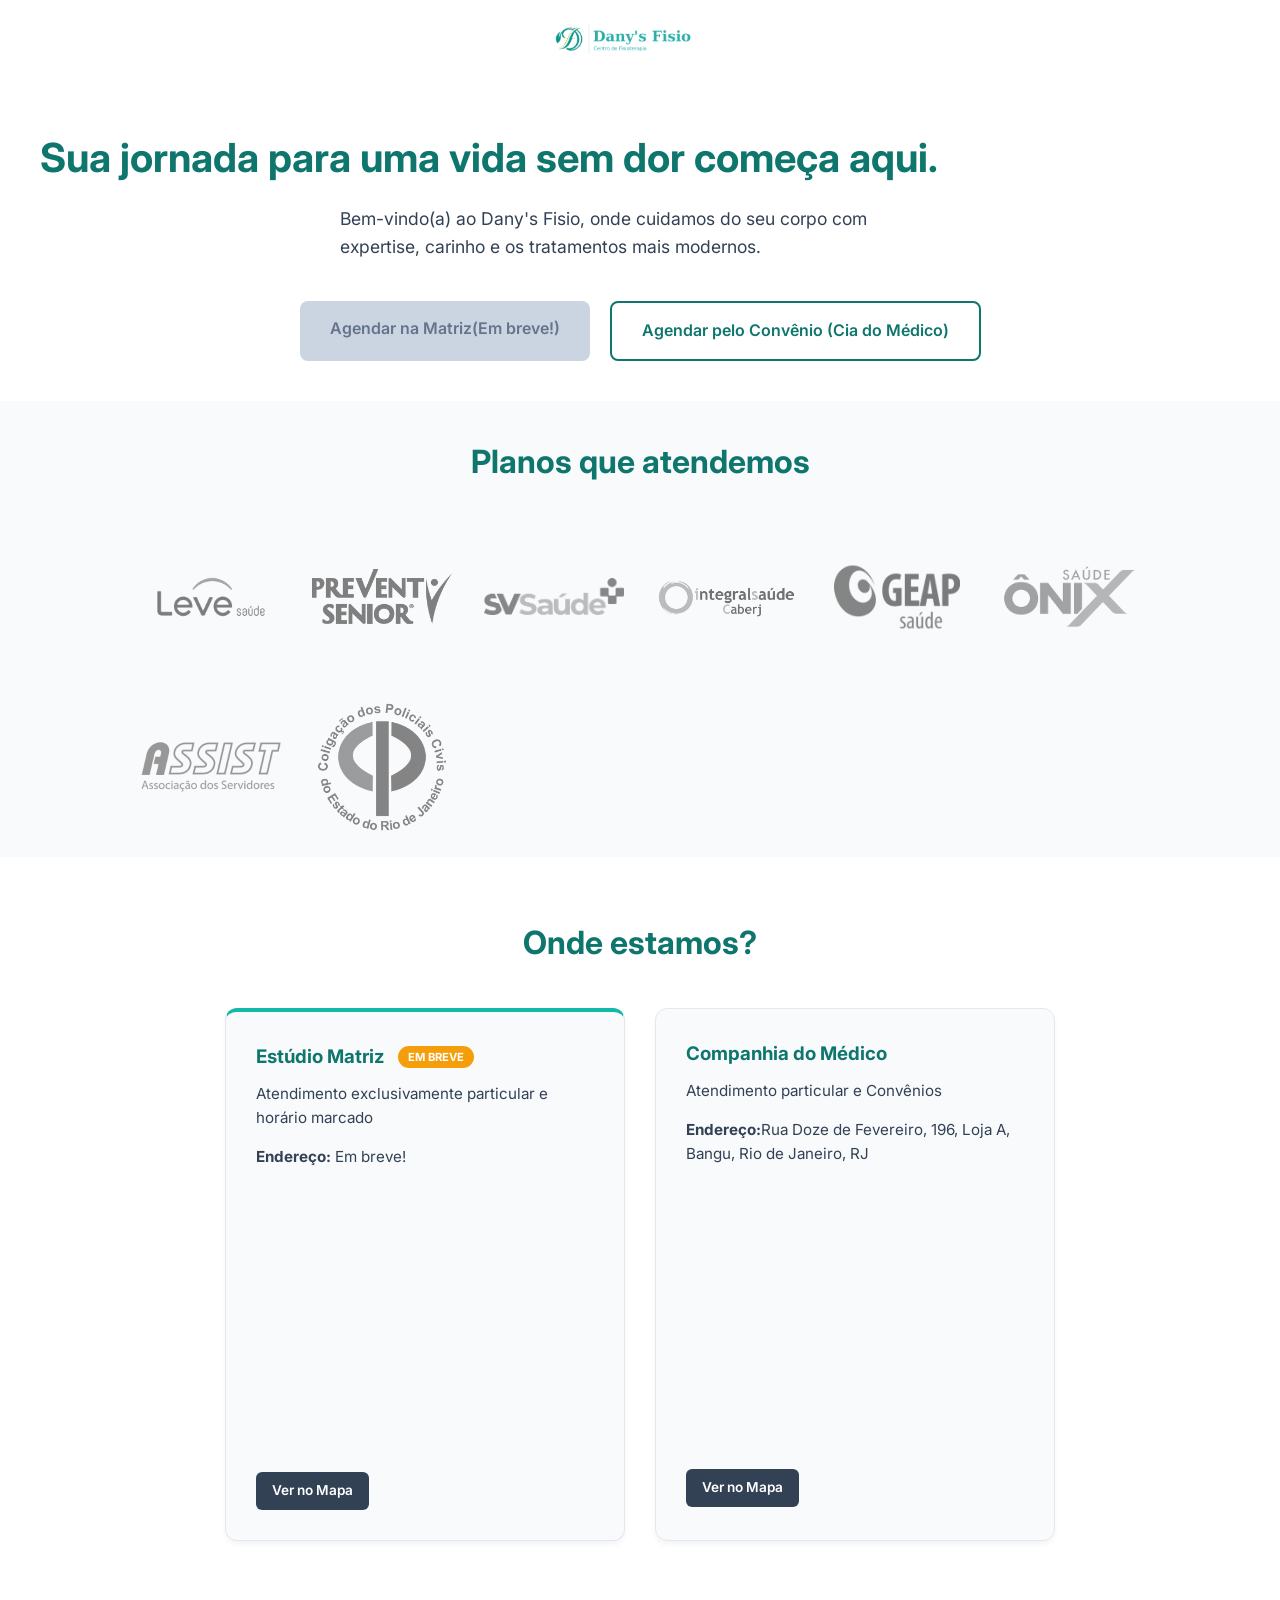
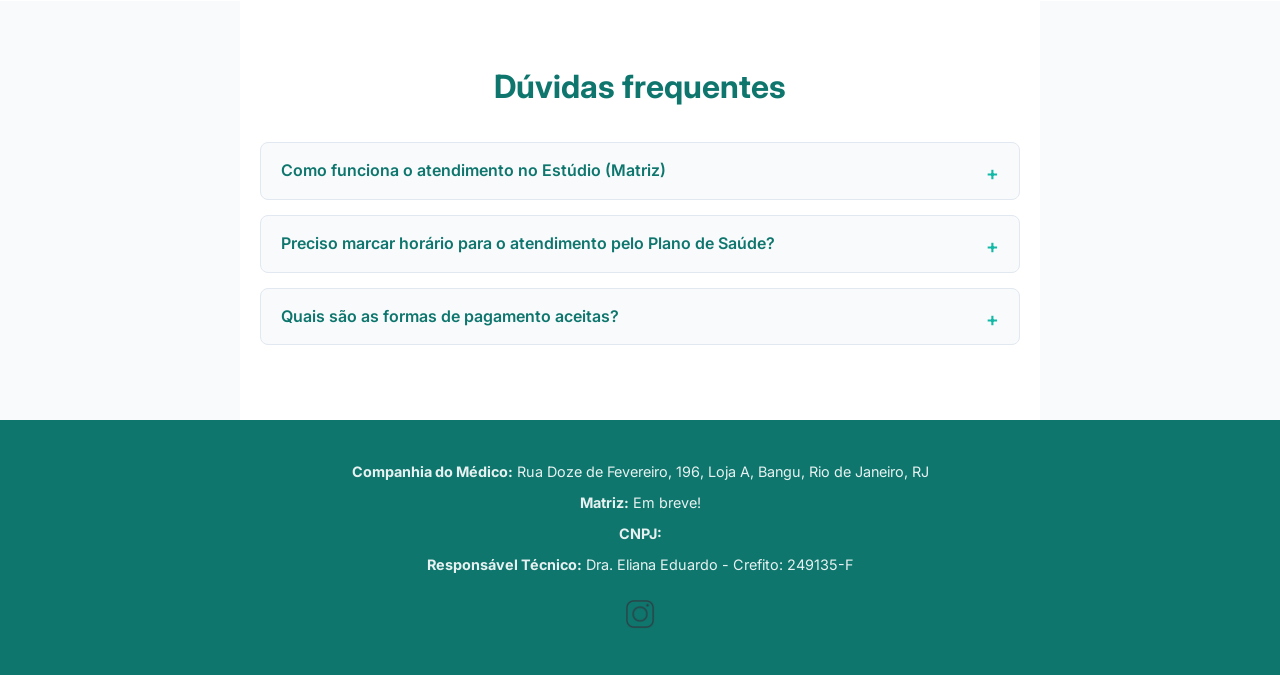
==== commit 68c8a028: "pequena correçaõ de erro no HTML" ====
--- a/index.html
+++ b/index.html
@@ -32,7 +32,7 @@
     <noscript><iframe src="https://www.googletagmanager.com/ns.html?id=GTM-NQ3Z3BPT"
     height="0" width="0" style="display:none;visibility:hidden"></iframe></noscript>
     <!-- End Google Tag Manager (noscript) -->
-     git
+     
 
     <header>
         <img src="./img/logo-danys.png">
@@ -46,7 +46,7 @@
                 <p>Bem-vindo(a) ao Dany's Fisio, onde cuidamos do seu corpo com expertise, carinho e os tratamentos mais
                     modernos.</p>
             </div>
-
+            
             <div class="btns-container">
                 <a href="#" target="_blank" rel="noopener noreferrer" class="btn-particular btn-desativado">Agendar na Matriz(Em
                 breve!)</a>
